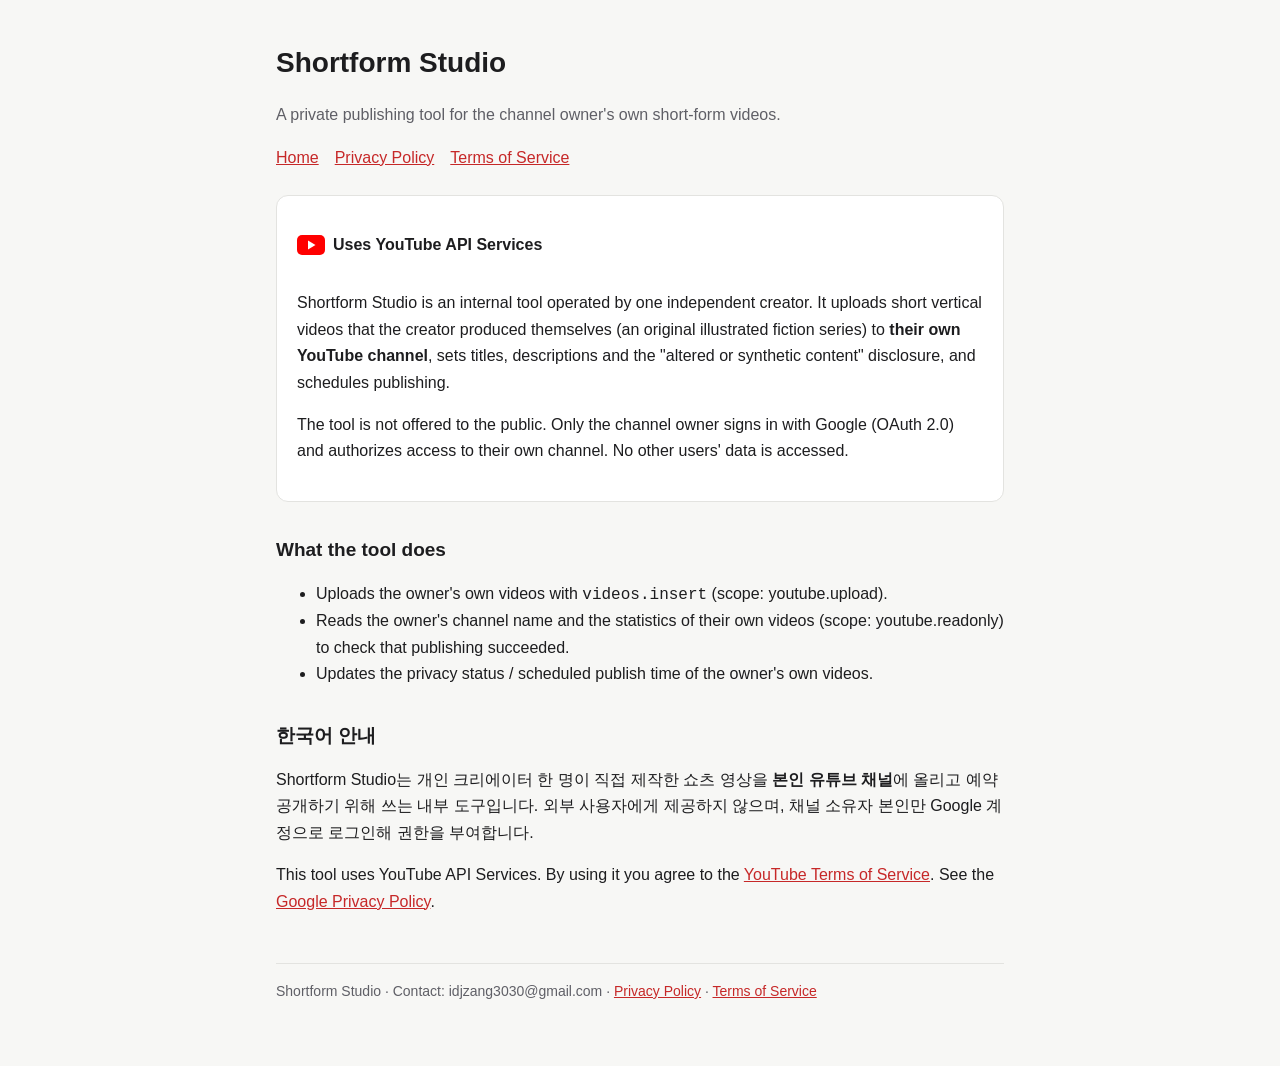
==== index.html @ 516876f4 "Add Shortform Studio homepage, privacy policy, terms" ====
<!doctype html><html lang="en"><head><meta charset="utf-8"><meta name="viewport" content="width=device-width,initial-scale=1"><title>Shortform Studio</title><link rel="stylesheet" href="style.css"></head><body><main>
<h1>Shortform Studio</h1><p class="muted">A private publishing tool for the channel owner's own short-form videos.</p>
<nav><a href="index.html">Home</a><a href="privacy.html">Privacy Policy</a><a href="terms.html">Terms of Service</a></nav>
<div class="card"><p class="yt"><svg viewBox="0 0 28 20" aria-hidden="true"><rect width="28" height="20" rx="5" fill="#FF0000"/><path d="M11 5.5v9l7.5-4.5z" fill="#fff"/></svg> Uses YouTube API Services</p>
<p>Shortform Studio is an internal tool operated by one independent creator. It uploads short vertical videos that the creator produced themselves (an original illustrated fiction series) to <b>their own YouTube channel</b>, sets titles, descriptions and the "altered or synthetic content" disclosure, and schedules publishing.</p>
<p>The tool is not offered to the public. Only the channel owner signs in with Google (OAuth 2.0) and authorizes access to their own channel. No other users' data is accessed.</p></div>
<h2>What the tool does</h2><ul>
<li>Uploads the owner's own videos with <code>videos.insert</code> (scope: youtube.upload).</li>
<li>Reads the owner's channel name and the statistics of their own videos (scope: youtube.readonly) to check that publishing succeeded.</li>
<li>Updates the privacy status / scheduled publish time of the owner's own videos.</li></ul>
<h2>한국어 안내</h2><p>Shortform Studio는 개인 크리에이터 한 명이 직접 제작한 쇼츠 영상을 <b>본인 유튜브 채널</b>에 올리고 예약 공개하기 위해 쓰는 내부 도구입니다. 외부 사용자에게 제공하지 않으며, 채널 소유자 본인만 Google 계정으로 로그인해 권한을 부여합니다.</p>
<p>This tool uses YouTube API Services. By using it you agree to the <a href="https://www.youtube.com/t/terms">YouTube Terms of Service</a>. See the <a href="https://policies.google.com/privacy">Google Privacy Policy</a>.</p>
<footer>Shortform Studio · Contact: idjzang3030@gmail.com · <a href="privacy.html">Privacy Policy</a> · <a href="terms.html">Terms of Service</a></footer></main></body></html>
---- style.css ----
:root{--bg:#f7f7f5;--fg:#1d1d1f;--muted:#5f5f66;--card:#fff;--line:#e3e3e0;--accent:#c62828}
@media (prefers-color-scheme:dark){:root{--bg:#141416;--fg:#ececef;--muted:#a3a3ab;--card:#1d1d21;--line:#2c2c31;--accent:#ff6b6b}}
*{box-sizing:border-box}body{margin:0;background:var(--bg);color:var(--fg);font:16px/1.65 -apple-system,"Segoe UI","Apple SD Gothic Neo","Malgun Gothic",sans-serif}
main{max-width:760px;margin:0 auto;padding:40px 16px 64px}h1{font-size:28px;margin:0 0 4px}h2{font-size:19px;margin:32px 0 8px}
.muted{color:var(--muted)}.card{background:var(--card);border:1px solid var(--line);border-radius:12px;padding:20px;margin:20px 0}
a{color:var(--accent)}nav{display:flex;gap:16px;flex-wrap:wrap;margin:8px 0 24px}footer{margin-top:48px;border-top:1px solid var(--line);padding-top:16px;font-size:14px;color:var(--muted)}
.yt{display:inline-flex;align-items:center;gap:8px;font-weight:600}.yt svg{width:28px;height:20px}
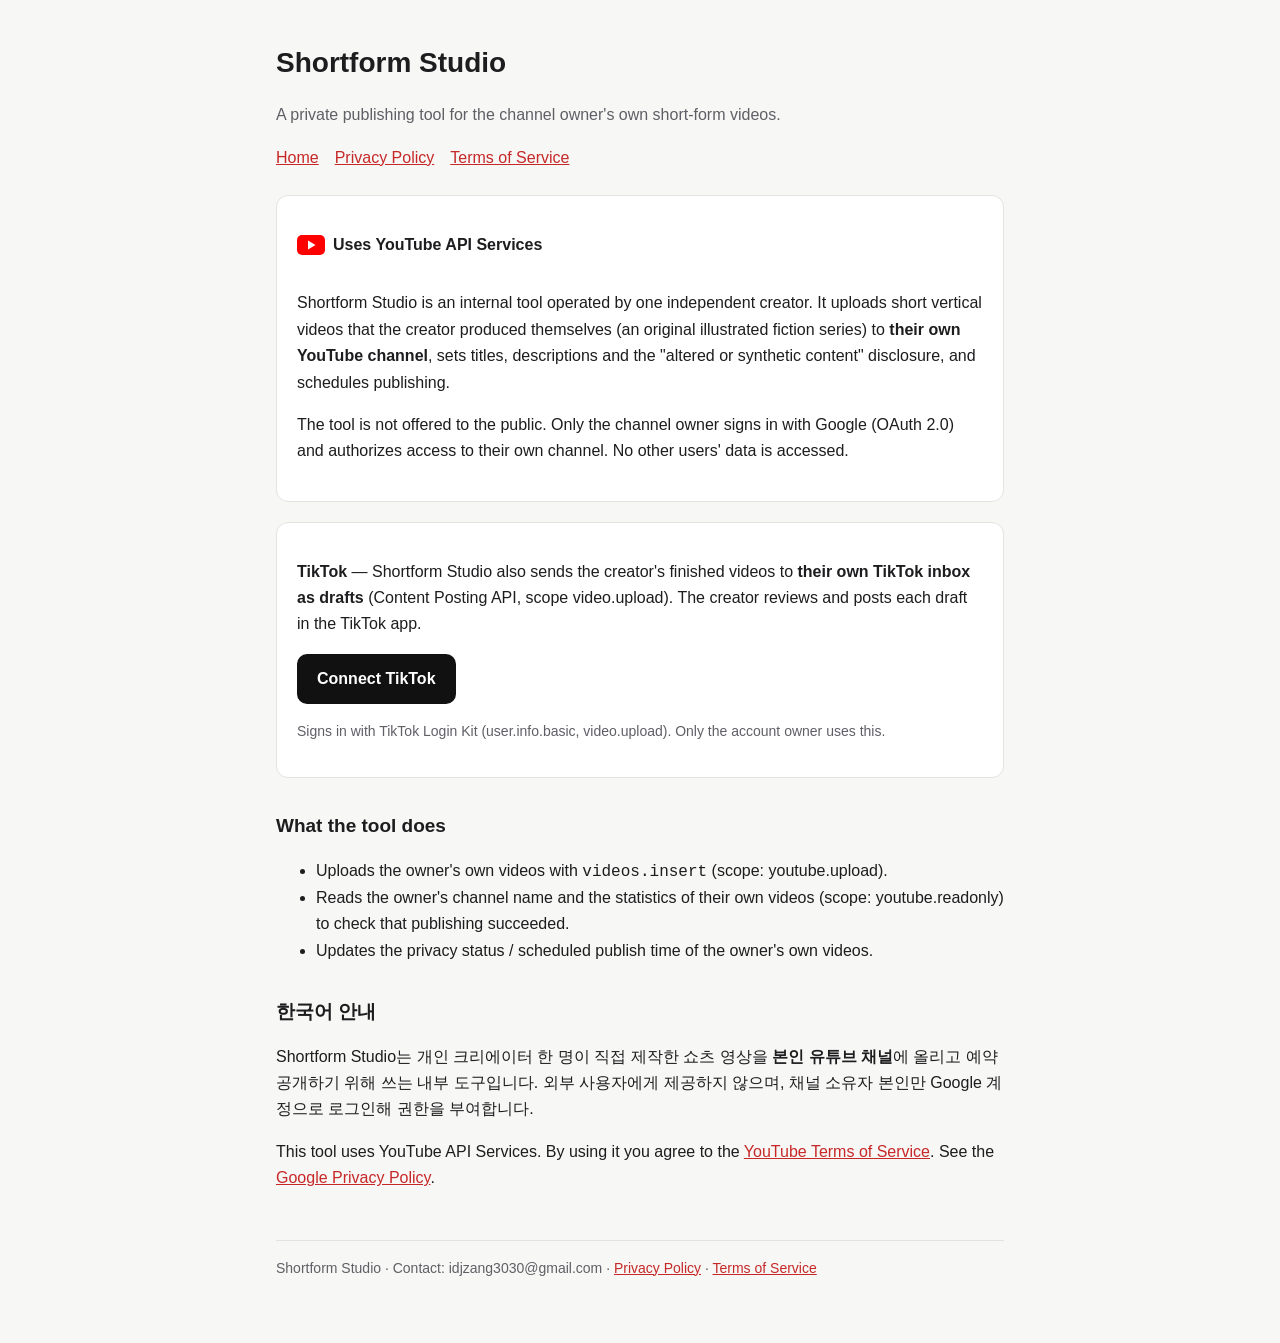
==== commit 02d170fb: "Add Connect TikTok button and local hand-off in callback Co-Authored-By: Claude Opus 5.5 <noreply@an" ====
--- a/index.html
+++ b/index.html
@@ -4,6 +4,13 @@
 <div class="card"><p class="yt"><svg viewBox="0 0 28 20" aria-hidden="true"><rect width="28" height="20" rx="5" fill="#FF0000"/><path d="M11 5.5v9l7.5-4.5z" fill="#fff"/></svg> Uses YouTube API Services</p>
 <p>Shortform Studio is an internal tool operated by one independent creator. It uploads short vertical videos that the creator produced themselves (an original illustrated fiction series) to <b>their own YouTube channel</b>, sets titles, descriptions and the "altered or synthetic content" disclosure, and schedules publishing.</p>
 <p>The tool is not offered to the public. Only the channel owner signs in with Google (OAuth 2.0) and authorizes access to their own channel. No other users' data is accessed.</p></div>
+<div class="card"><p><b>TikTok</b> — Shortform Studio also sends the creator's finished videos to <b>their own TikTok inbox as drafts</b> (Content Posting API, scope video.upload). The creator reviews and posts each draft in the TikTok app.</p>
+<p><a id="tt" class="btn" href="#" style="display:inline-block;background:#111;color:#fff;padding:12px 20px;border-radius:10px;text-decoration:none;font-weight:700">Connect TikTok</a></p>
+<p class="muted" style="font-size:14px">Signs in with TikTok Login Kit (user.info.basic, video.upload). Only the account owner uses this.</p></div>
+<script>
+const TT_KEY="sbawrodm76byf7wzwy";
+document.getElementById("tt").href="https://www.tiktok.com/v2/auth/authorize/?"+new URLSearchParams({client_key:TT_KEY,scope:"user.info.basic,video.upload",response_type:"code",redirect_uri:"https://songuni999.github.io/shortform-media/callback.html",state:"local8735"});
+</script>
 <h2>What the tool does</h2><ul>
 <li>Uploads the owner's own videos with <code>videos.insert</code> (scope: youtube.upload).</li>
 <li>Reads the owner's channel name and the statistics of their own videos (scope: youtube.readonly) to check that publishing succeeded.</li>
